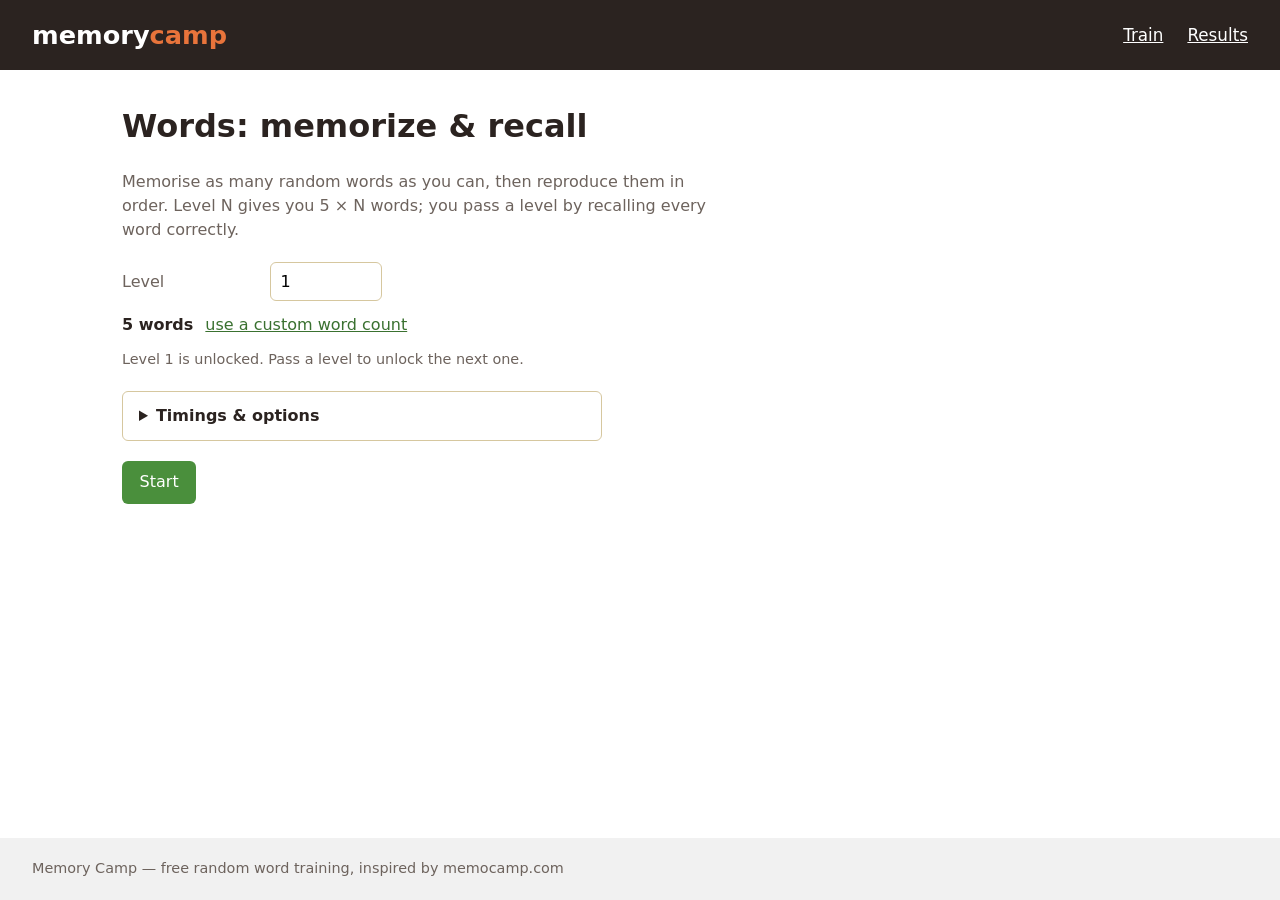
==== index.html @ 54bb52af "working practice ground with levels enforced" ====
<!DOCTYPE html>
<html lang="en">
  <head>
    <meta charset="utf-8" />
    <meta name="viewport" content="width=device-width, initial-scale=1" />
    <title>Memory Camp — Random Word Training</title>
    <link rel="stylesheet" href="styles.css" />
    <link
      rel="icon"
      href="data:image/svg+xml,<svg xmlns='http://www.w3.org/2000/svg' viewBox='0 0 32 32'><text y='26' font-size='26'>🧠</text></svg>"
    />
  </head>
  <body>
    <header class="site-header">
      <a class="brand" href="#" data-nav="setup">memory<span>camp</span></a>
      <nav>
        <button type="button" class="link-button" data-nav="setup">Train</button>
        <button type="button" class="link-button" data-nav="results">Results</button>
      </nav>
    </header>

    <main>
      <!-- Setup -->
      <section id="screen-setup" class="screen" hidden>
        <h1>Words: memorize &amp; recall</h1>
        <p class="lede">
          Memorise as many random words as you can, then reproduce them in order. Level N gives you
          5 × N words; you pass a level by recalling every word correctly.
        </p>

        <div class="setup-grid">
          <label class="field">
            <span>Level</span>
            <input id="level-input" type="number" min="1" step="1" value="1" />
          </label>
          <p class="field-note">
            <strong id="word-count-preview">5 words</strong>
            <button type="button" class="link-button" id="custom-count-toggle">
              use a custom word count
            </button>
          </p>
          <p class="field-note lock-note" id="level-lock-note"></p>
          <label class="field" id="custom-count-field" hidden>
            <span>Words</span>
            <input id="custom-count-input" type="number" min="1" step="1" value="5" />
          </label>
        </div>

        <details class="settings">
          <summary>Timings &amp; options</summary>
          <div class="settings-grid">
            <label class="field">
              <span>Countdown (s)</span>
              <input id="setting-countdown" type="number" min="1" step="1" />
            </label>
            <label class="field">
              <span>Memorise (min)</span>
              <input id="setting-memorize" type="number" min="0.1" step="0.5" />
            </label>
            <label class="field">
              <span>Gap (s)</span>
              <input id="setting-gap" type="number" min="1" step="1" />
            </label>
            <label class="field">
              <span>Recall (min)</span>
              <input id="setting-recall" type="number" min="0.1" step="0.5" />
            </label>
            <label class="checkbox">
              <input id="setting-typos" type="checkbox" />
              <span>Accept single-character misspellings as correct</span>
            </label>
            <button type="button" class="link-button" id="reset-settings">
              reset to competition defaults (5s / 5 min / 10s / 15 min)
            </button>
          </div>
        </details>

        <p class="error" id="setup-error" hidden></p>
        <button type="button" class="primary" id="start-button">Start</button>
      </section>

      <!-- Countdown / gap interstitials -->
      <section id="screen-countdown" class="screen interstitial" hidden>
        <h1 id="countdown-heading">Countdown to memorising!</h1>
        <div class="clock" id="countdown-clock">00:00</div>
      </section>

      <!-- Memorise -->
      <section id="screen-memorize" class="screen" hidden>
        <div class="stage-header">
          <h1>Memorise</h1>
          <div class="stage-meta">
            <span class="level-label" id="memorize-level"></span>
            <div class="clock" id="memorize-clock">00:00</div>
          </div>
        </div>
        <div class="stage-body">
          <div class="word-columns" id="memorize-list"></div>
          <div class="focus">
            <div class="focus-card">
              <button type="button" class="step" data-step="-1" aria-label="Previous word">◀</button>
              <div class="focus-slot">
                <span class="focus-index" id="memorize-index">1</span>
                <span class="focus-word" id="memorize-word"></span>
              </div>
              <button type="button" class="step" data-step="1" aria-label="Next word">▶</button>
            </div>
            <p class="hint">← / → or space to move between words</p>
          </div>
        </div>
        <button type="button" class="primary" id="to-gap-button">Continue to reproduction</button>
      </section>

      <!-- Recall -->
      <section id="screen-recall" class="screen" hidden>
        <div class="stage-header">
          <h1>Reproduction</h1>
          <div class="stage-meta">
            <span class="level-label" id="recall-level"></span>
            <div class="clock" id="recall-clock">00:00</div>
          </div>
        </div>
        <div class="stage-body">
          <div class="word-columns" id="recall-list"></div>
          <div class="focus">
            <div class="focus-card">
              <button type="button" class="step" data-step="-1" aria-label="Previous word">◀</button>
              <div class="focus-slot">
                <span class="focus-index" id="recall-index">1</span>
                <input
                  id="recall-input"
                  type="text"
                  autocomplete="off"
                  autocorrect="off"
                  autocapitalize="off"
                  spellcheck="false"
                />
              </div>
              <button type="button" class="step" data-step="1" aria-label="Next word">▶</button>
            </div>
            <p class="hint">Enter for the next word, Shift+Enter to go back</p>
          </div>
        </div>
        <button type="button" class="primary" id="to-evaluation-button">Continue to evaluation</button>
      </section>

      <!-- Evaluation -->
      <section id="screen-evaluation" class="screen" hidden>
        <div class="stage-header">
          <h1>Evaluation</h1>
          <span class="level-label" id="evaluation-level"></span>
        </div>
        <p class="banner" id="evaluation-banner"></p>
        <dl class="stats" id="evaluation-stats"></dl>
        <div class="word-columns review" id="evaluation-list"></div>
        <div class="button-row">
          <button type="button" class="primary" id="retry-button">Try again</button>
          <button type="button" id="next-level-button">Next level</button>
          <button type="button" id="evaluation-home-button">Back to start</button>
        </div>
      </section>

      <!-- Results -->
      <section id="screen-results" class="screen" hidden>
        <h1>Results</h1>
        <h2>Best per level</h2>
        <div class="table-scroll"><table id="level-summary"></table></div>
        <h2>Recent attempts</h2>
        <div class="table-scroll"><table id="attempt-history"></table></div>
        <div class="button-row">
          <button type="button" class="primary" data-nav="setup">Back to training</button>
          <button type="button" class="danger" id="clear-history-button">Clear history</button>
        </div>
      </section>
    </main>

    <footer class="site-footer">
      <span>Memory Camp — free random word training, inspired by memocamp.com</span>
    </footer>

    <script type="module" src="js/main.js"></script>
  </body>
</html>
---- styles.css ----
:root {
  --ink: #2b2320;
  --ink-soft: #6d635d;
  --bg: #ffffff;
  --panel: #ece0c0;
  --panel-line: #d6c79f;
  --accent: #4a8f3c;
  --accent-dark: #3a7130;
  --slot: #6f95b6;
  --slot-dark: #5b7f9e;
  --correct: #2f7d32;
  --typo: #b07d16;
  --wrong: #b3352b;
  --radius: 6px;
}

* {
  box-sizing: border-box;
}

/* Layout rules below set `display`, which would otherwise beat [hidden]. */
[hidden] {
  display: none !important;
}

body {
  margin: 0;
  min-height: 100vh;
  display: flex;
  flex-direction: column;
  font-family: "Avenir Next", "Segoe UI", system-ui, sans-serif;
  color: var(--ink);
  background: var(--bg);
  line-height: 1.5;
}

h1 {
  font-size: 2rem;
  font-weight: 600;
  margin: 0;
}

h2 {
  font-size: 1.1rem;
  font-weight: 600;
  margin: 2rem 0 0.5rem;
}

/* Header */
.site-header {
  display: flex;
  align-items: center;
  justify-content: space-between;
  gap: 1rem;
  padding: 1rem 2rem;
  background: #2b2320;
  color: #fff;
}

.brand {
  font-size: 1.6rem;
  font-weight: 600;
  text-decoration: none;
  color: #fff;
}

.brand span {
  color: #e8743b;
}

.site-header nav {
  display: flex;
  gap: 1.5rem;
}

.site-header .link-button {
  color: #fff;
  font-size: 1.05rem;
}

/* Layout */
main {
  flex: 1;
  width: min(1100px, 100%);
  margin: 0 auto;
  padding: 2rem;
}

.screen[hidden] {
  display: none;
}

.screen {
  display: flex;
  flex-direction: column;
  gap: 1.25rem;
  align-items: flex-start;
}

.lede {
  margin: 0;
  max-width: 60ch;
  color: var(--ink-soft);
}

.site-footer {
  padding: 1.25rem 2rem;
  background: #f1f1f1;
  color: var(--ink-soft);
  font-size: 0.9rem;
}

/* Buttons and fields */
button {
  font: inherit;
  cursor: pointer;
}

button.primary,
button.danger,
.button-row button {
  border: none;
  border-radius: var(--radius);
  padding: 0.6rem 1.1rem;
  background: #e3e3e3;
  color: var(--ink);
}

button.primary {
  background: var(--accent);
  color: #fff;
}

button.primary:hover {
  background: var(--accent-dark);
}

button.danger {
  background: #efd9d7;
  color: var(--wrong);
}

.link-button {
  background: none;
  border: none;
  padding: 0;
  color: var(--accent-dark);
  text-decoration: underline;
  font: inherit;
}

.button-row {
  display: flex;
  flex-wrap: wrap;
  gap: 0.75rem;
}

.field {
  display: flex;
  align-items: center;
  gap: 0.75rem;
}

.field > span {
  min-width: 8.5rem;
  color: var(--ink-soft);
}

.field input {
  font: inherit;
  padding: 0.4rem 0.6rem;
  width: 7rem;
  border: 1px solid var(--panel-line);
  border-radius: var(--radius);
}

.field-note {
  display: flex;
  align-items: baseline;
  gap: 0.75rem;
  margin: 0;
}

.lock-note {
  color: var(--ink-soft);
  font-size: 0.9rem;
}

.checkbox {
  display: flex;
  align-items: center;
  gap: 0.5rem;
}

.setup-grid {
  display: flex;
  flex-direction: column;
  gap: 0.75rem;
}

.settings {
  border: 1px solid var(--panel-line);
  border-radius: var(--radius);
  padding: 0.75rem 1rem;
  width: min(30rem, 100%);
}

.settings summary {
  cursor: pointer;
  font-weight: 600;
}

.settings-grid {
  display: flex;
  flex-direction: column;
  gap: 0.6rem;
  padding-top: 0.75rem;
}

.error {
  margin: 0;
  color: var(--wrong);
}

/* Stage chrome */
.stage-header {
  display: flex;
  align-items: center;
  justify-content: space-between;
  gap: 2rem;
  width: 100%;
}

.stage-meta {
  display: flex;
  align-items: center;
  gap: 1rem;
}

.level-label {
  color: var(--ink-soft);
}

.clock {
  font-family: "SF Mono", ui-monospace, Menlo, monospace;
  font-size: 1.5rem;
  letter-spacing: 0.05em;
  padding: 0.25rem 0.75rem;
  border: 2px solid var(--ink-soft);
  border-radius: var(--radius);
}

.clock.urgent {
  color: var(--wrong);
  border-color: var(--wrong);
}

.interstitial {
  align-items: center;
  gap: 2rem;
  padding-top: 4rem;
  text-align: center;
}

.interstitial h1 {
  font-size: 2.5rem;
}

.interstitial .clock {
  font-size: 2rem;
}

.stage-body {
  display: flex;
  gap: 2.5rem;
  width: 100%;
  align-items: flex-start;
}

/* Word list, in competition columns of 20 */
.word-columns {
  display: flex;
  gap: 1rem;
  overflow-x: auto;
  padding-bottom: 0.5rem;
}

.word-column {
  list-style: none;
  margin: 0;
  padding: 0;
  min-width: 11rem;
  max-width: 16rem;
  background: var(--panel);
  border: 1px solid var(--panel-line);
  border-radius: var(--radius);
}

.word-column li {
  display: flex;
  gap: 0.6rem;
  padding: 0.25rem 0.6rem;
  cursor: pointer;
  border-bottom: 1px solid rgba(0, 0, 0, 0.05);
}

.word-column li:last-child {
  border-bottom: none;
}

.word-column li .num {
  color: var(--ink-soft);
  font-variant-numeric: tabular-nums;
  min-width: 2ch;
  text-align: right;
}

.word-column li .text {
  overflow-wrap: anywhere;
}

.word-column li.empty .text {
  color: #b4a887;
}

.word-column li.active {
  background: var(--slot);
  color: #fff;
}

.word-column li.active .num {
  color: rgba(255, 255, 255, 0.8);
}

/* Focus card */
.focus {
  display: flex;
  flex-direction: column;
  gap: 0.75rem;
  align-items: center;
}

.focus-card {
  display: flex;
  align-items: center;
  gap: 0.75rem;
}

.focus-slot {
  display: flex;
  align-items: center;
  gap: 1rem;
  min-width: 20rem;
  min-height: 4.5rem;
  padding: 0 1.25rem;
  background: var(--slot);
  border: 2px solid var(--slot-dark);
  border-radius: var(--radius);
  color: #fff;
}

.focus-index {
  font-variant-numeric: tabular-nums;
  opacity: 0.75;
}

.focus-word {
  font-size: 1.6rem;
}

.focus-slot input {
  flex: 1;
  font: inherit;
  font-size: 1.3rem;
  padding: 0.35rem 0.6rem;
  border: none;
  border-radius: 4px;
}

.step {
  width: 2.4rem;
  height: 2.4rem;
  border: none;
  border-radius: 50%;
  background: #8b8b8b;
  color: #fff;
  font-size: 0.9rem;
}

.step:hover {
  background: #6f6f6f;
}

.hint {
  margin: 0;
  color: var(--ink-soft);
  font-size: 0.9rem;
}

/* Evaluation */
.banner {
  margin: 0;
  padding: 0.75rem 1.1rem;
  border-radius: var(--radius);
  font-weight: 600;
  width: 100%;
}

.banner.pass {
  background: #e0f0dd;
  color: var(--correct);
}

.banner.fail {
  background: #f6e2e0;
  color: var(--wrong);
}

.stats {
  display: grid;
  grid-template-columns: repeat(auto-fit, minmax(8rem, 1fr));
  gap: 1rem;
  margin: 0;
  width: 100%;
}

.stats .stat {
  display: flex;
  flex-direction: column;
  gap: 0.15rem;
}

.stats dt {
  color: var(--ink-soft);
  font-size: 0.85rem;
  text-transform: uppercase;
  letter-spacing: 0.04em;
}

.stats dd {
  margin: 0;
  font-size: 1.6rem;
  font-variant-numeric: tabular-nums;
}

.review .word-column li {
  cursor: default;
  flex-direction: column;
  gap: 0.1rem;
}

.review .answer {
  font-weight: 600;
  overflow-wrap: anywhere;
}

.review .answer.correct {
  color: var(--correct);
}

.review .answer.typo {
  color: var(--typo);
}

.review .answer.wrong,
.review .answer.blank {
  color: var(--wrong);
}

.review .expected {
  color: var(--ink-soft);
  font-size: 0.85rem;
  overflow-wrap: anywhere;
}

.review .row-head {
  display: flex;
  gap: 0.6rem;
  align-items: baseline;
}

/* Tables */
.table-scroll {
  width: 100%;
  overflow-x: auto;
}

table {
  border-collapse: collapse;
  width: 100%;
  font-variant-numeric: tabular-nums;
}

th,
td {
  text-align: left;
  padding: 0.4rem 0.75rem;
  border-bottom: 1px solid #e6e1d6;
  white-space: nowrap;
}

th {
  color: var(--ink-soft);
  font-size: 0.85rem;
  text-transform: uppercase;
  letter-spacing: 0.04em;
}

td.pass {
  color: var(--correct);
}

td.fail {
  color: var(--ink-soft);
}

caption.empty-state {
  color: var(--ink-soft);
  text-align: left;
  padding: 0.4rem 0;
}

@media (max-width: 800px) {
  main {
    padding: 1.25rem;
  }

  .stage-body {
    flex-direction: column-reverse;
    gap: 1.5rem;
  }

  .focus-slot {
    min-width: 0;
    width: 100%;
  }

  .field > span {
    min-width: 6rem;
  }
}
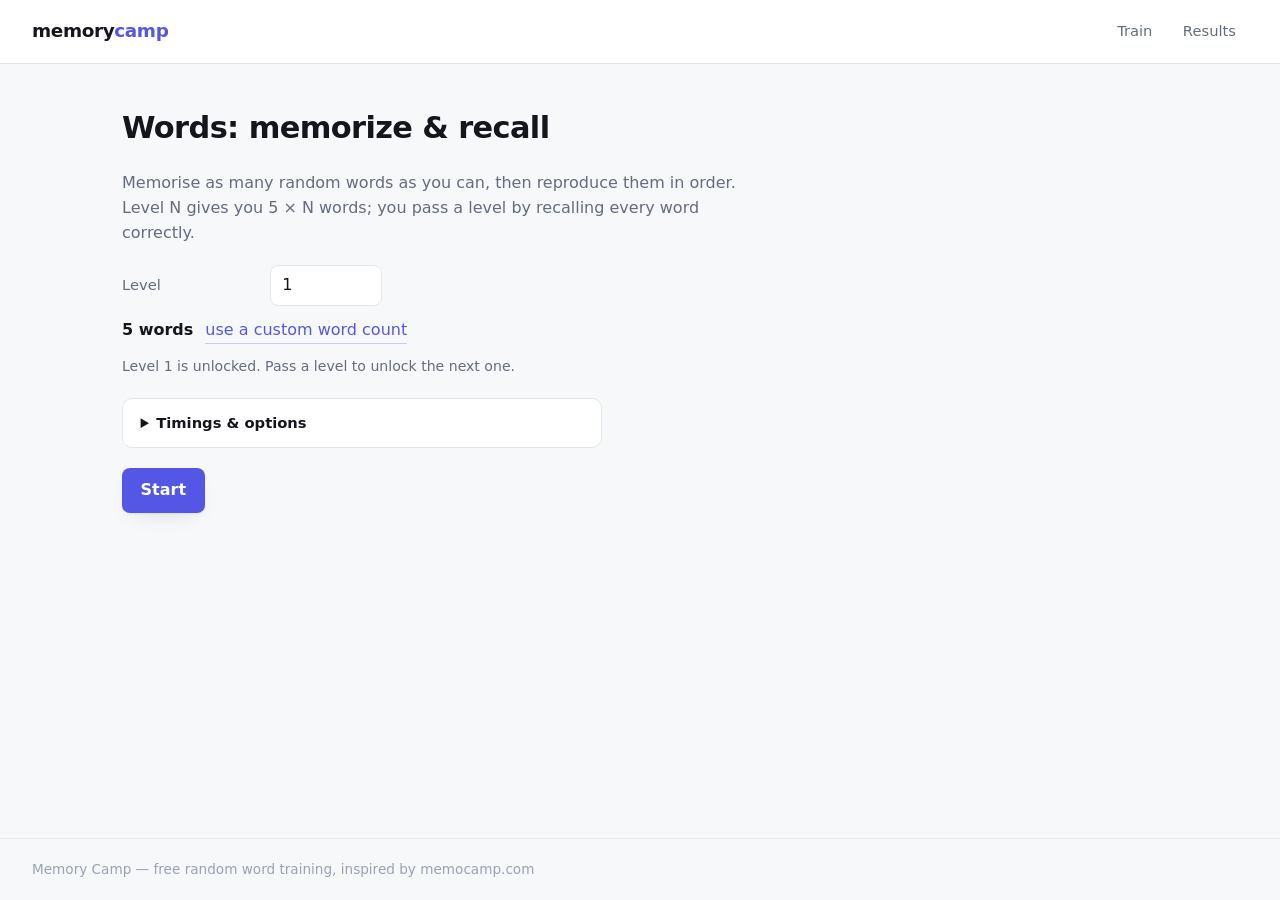
==== commit 556f9f3f: "Modernise the colour scheme and fix baseline alignment Replace the tan/brown palette with neutral su" ====
--- a/index.html
+++ b/index.html
@@ -100,8 +100,10 @@
             <div class="focus-card">
               <button type="button" class="step" data-step="-1" aria-label="Previous word">◀</button>
               <div class="focus-slot">
-                <span class="focus-index" id="memorize-index">1</span>
-                <span class="focus-word" id="memorize-word"></span>
+                <div class="focus-line">
+                  <span class="focus-index" id="memorize-index">1</span>
+                  <span class="focus-word" id="memorize-word"></span>
+                </div>
               </div>
               <button type="button" class="step" data-step="1" aria-label="Next word">▶</button>
             </div>
@@ -126,15 +128,17 @@
             <div class="focus-card">
               <button type="button" class="step" data-step="-1" aria-label="Previous word">◀</button>
               <div class="focus-slot">
-                <span class="focus-index" id="recall-index">1</span>
-                <input
-                  id="recall-input"
-                  type="text"
-                  autocomplete="off"
-                  autocorrect="off"
-                  autocapitalize="off"
-                  spellcheck="false"
-                />
+                <div class="focus-line">
+                  <span class="focus-index" id="recall-index">1</span>
+                  <input
+                    id="recall-input"
+                    type="text"
+                    autocomplete="off"
+                    autocorrect="off"
+                    autocapitalize="off"
+                    spellcheck="false"
+                  />
+                </div>
               </div>
               <button type="button" class="step" data-step="1" aria-label="Next word">▶</button>
             </div>
--- a/styles.css
+++ b/styles.css
@@ -1,17 +1,60 @@
 :root {
-  --ink: #2b2320;
-  --ink-soft: #6d635d;
-  --bg: #ffffff;
-  --panel: #ece0c0;
-  --panel-line: #d6c79f;
-  --accent: #4a8f3c;
-  --accent-dark: #3a7130;
-  --slot: #6f95b6;
-  --slot-dark: #5b7f9e;
-  --correct: #2f7d32;
-  --typo: #b07d16;
-  --wrong: #b3352b;
-  --radius: 6px;
+  color-scheme: light dark;
+
+  --bg: #f7f8fa;
+  --surface: #ffffff;
+  --panel: #f1f3f7;
+  --panel-line: #e2e5ec;
+  --line: #e4e7ee;
+
+  --ink: #14161c;
+  --ink-soft: #646c7d;
+  --ink-faint: #9aa2b1;
+
+  --accent: #5457e5;
+  --accent-hover: #4447cc;
+  --on-accent: #ffffff;
+  --accent-soft: #ececfd;
+  --accent-ring: rgba(84, 87, 229, 0.28);
+
+  --correct: #12805c;
+  --correct-soft: #e6f5ef;
+  --typo: #a5670a;
+  --wrong: #cf3050;
+  --wrong-soft: #fdebef;
+
+  --radius: 10px;
+  --radius-sm: 8px;
+  --shadow: 0 1px 2px rgba(18, 22, 33, 0.05), 0 8px 24px -12px rgba(18, 22, 33, 0.18);
+}
+
+@media (prefers-color-scheme: dark) {
+  :root {
+    --bg: #0e1014;
+    --surface: #161a21;
+    --panel: #1a1f27;
+    --panel-line: #262c37;
+    --line: #242a34;
+
+    --ink: #e9ecf2;
+    --ink-soft: #9aa3b4;
+    --ink-faint: #6b7484;
+
+    --accent: #7b7df0;
+    --accent-hover: #8d8ff5;
+    /* Dark ink reads better than white on the lighter dark-mode accent. */
+    --on-accent: #12141a;
+    --accent-soft: #21243a;
+    --accent-ring: rgba(123, 125, 240, 0.35);
+
+    --correct: #46c79a;
+    --correct-soft: #14291f;
+    --typo: #e0a444;
+    --wrong: #f4738f;
+    --wrong-soft: #2c1720;
+
+    --shadow: 0 1px 2px rgba(0, 0, 0, 0.4), 0 12px 28px -16px rgba(0, 0, 0, 0.7);
+  }
 }
 
 * {
@@ -28,21 +71,26 @@
   min-height: 100vh;
   display: flex;
   flex-direction: column;
-  font-family: "Avenir Next", "Segoe UI", system-ui, sans-serif;
+  font-family: ui-sans-serif, -apple-system, "SF Pro Text", "Segoe UI", system-ui, sans-serif;
   color: var(--ink);
   background: var(--bg);
-  line-height: 1.5;
+  line-height: 1.55;
+  -webkit-font-smoothing: antialiased;
 }
 
 h1 {
-  font-size: 2rem;
+  font-size: 1.9rem;
+  font-weight: 650;
+  letter-spacing: -0.02em;
+  margin: 0;
+}
+
+h2 {
+  font-size: 0.8rem;
   font-weight: 600;
-  margin: 0;
-}
-
-h2 {
-  font-size: 1.1rem;
-  font-weight: 600;
+  text-transform: uppercase;
+  letter-spacing: 0.08em;
+  color: var(--ink-soft);
   margin: 2rem 0 0.5rem;
 }
 
@@ -52,30 +100,41 @@
   align-items: center;
   justify-content: space-between;
   gap: 1rem;
-  padding: 1rem 2rem;
-  background: #2b2320;
-  color: #fff;
+  padding: 0.9rem 2rem;
+  background: var(--surface);
+  border-bottom: 1px solid var(--line);
 }
 
 .brand {
-  font-size: 1.6rem;
-  font-weight: 600;
+  font-size: 1.15rem;
+  font-weight: 650;
+  letter-spacing: -0.02em;
   text-decoration: none;
-  color: #fff;
+  color: var(--ink);
 }
 
 .brand span {
-  color: #e8743b;
+  color: var(--accent);
 }
 
 .site-header nav {
   display: flex;
-  gap: 1.5rem;
+  gap: 0.4rem;
 }
 
 .site-header .link-button {
-  color: #fff;
-  font-size: 1.05rem;
+  color: var(--ink-soft);
+  font-size: 0.92rem;
+  font-weight: 500;
+  text-decoration: none;
+  padding: 0.35rem 0.75rem;
+  border: none;
+  border-radius: 999px;
+}
+
+.site-header .link-button:hover {
+  color: var(--ink);
+  background: var(--panel);
 }
 
 /* Layout */
@@ -83,7 +142,7 @@
   flex: 1;
   width: min(1100px, 100%);
   margin: 0 auto;
-  padding: 2rem;
+  padding: 2.5rem 2rem;
 }
 
 .screen[hidden] {
@@ -99,15 +158,15 @@
 
 .lede {
   margin: 0;
-  max-width: 60ch;
+  max-width: 62ch;
   color: var(--ink-soft);
 }
 
 .site-footer {
   padding: 1.25rem 2rem;
-  background: #f1f1f1;
-  color: var(--ink-soft);
-  font-size: 0.9rem;
+  border-top: 1px solid var(--line);
+  color: var(--ink-faint);
+  font-size: 0.85rem;
 }
 
 /* Buttons and fields */
@@ -119,40 +178,66 @@
 button.primary,
 button.danger,
 .button-row button {
-  border: none;
-  border-radius: var(--radius);
-  padding: 0.6rem 1.1rem;
-  background: #e3e3e3;
+  border: 1px solid transparent;
+  border-radius: var(--radius-sm);
+  padding: 0.55rem 1.1rem;
+  font-weight: 550;
+  background: var(--surface);
+  border-color: var(--line);
   color: var(--ink);
+  transition: background 0.15s ease, border-color 0.15s ease, color 0.15s ease;
+}
+
+.button-row button:hover {
+  background: var(--panel);
 }
 
 button.primary {
   background: var(--accent);
-  color: #fff;
+  border-color: transparent;
+  color: var(--on-accent);
+  box-shadow: var(--shadow);
 }
 
 button.primary:hover {
-  background: var(--accent-dark);
+  background: var(--accent-hover);
 }
 
 button.danger {
-  background: #efd9d7;
+  background: transparent;
+  border-color: var(--line);
   color: var(--wrong);
+}
+
+button.danger:hover {
+  background: var(--wrong-soft);
+  border-color: var(--wrong-soft);
+}
+
+:focus-visible {
+  outline: 2px solid var(--accent);
+  outline-offset: 2px;
 }
 
 .link-button {
   background: none;
   border: none;
   padding: 0;
-  color: var(--accent-dark);
-  text-decoration: underline;
+  color: var(--accent);
   font: inherit;
+  text-decoration: none;
+  border-bottom: 1px solid var(--accent-ring);
+}
+
+.link-button:hover {
+  color: var(--accent-hover);
+  border-bottom-color: currentColor;
 }
 
 .button-row {
   display: flex;
   flex-wrap: wrap;
-  gap: 0.75rem;
+  gap: 0.6rem;
 }
 
 .field {
@@ -164,14 +249,24 @@
 .field > span {
   min-width: 8.5rem;
   color: var(--ink-soft);
+  font-size: 0.92rem;
 }
 
 .field input {
   font: inherit;
-  padding: 0.4rem 0.6rem;
+  padding: 0.45rem 0.7rem;
   width: 7rem;
-  border: 1px solid var(--panel-line);
-  border-radius: var(--radius);
+  color: var(--ink);
+  background: var(--surface);
+  border: 1px solid var(--line);
+  border-radius: var(--radius-sm);
+  transition: border-color 0.15s ease, box-shadow 0.15s ease;
+}
+
+.field input:focus {
+  outline: none;
+  border-color: var(--accent);
+  box-shadow: 0 0 0 3px var(--accent-ring);
 }
 
 .field-note {
@@ -183,13 +278,18 @@
 
 .lock-note {
   color: var(--ink-soft);
-  font-size: 0.9rem;
+  font-size: 0.88rem;
 }
 
 .checkbox {
   display: flex;
   align-items: center;
   gap: 0.5rem;
+  font-size: 0.92rem;
+}
+
+.checkbox input {
+  accent-color: var(--accent);
 }
 
 .setup-grid {
@@ -199,27 +299,33 @@
 }
 
 .settings {
-  border: 1px solid var(--panel-line);
+  background: var(--surface);
+  border: 1px solid var(--line);
   border-radius: var(--radius);
-  padding: 0.75rem 1rem;
+  padding: 0.8rem 1.1rem;
   width: min(30rem, 100%);
 }
 
 .settings summary {
   cursor: pointer;
-  font-weight: 600;
+  font-weight: 550;
+  font-size: 0.92rem;
 }
 
 .settings-grid {
   display: flex;
   flex-direction: column;
-  gap: 0.6rem;
-  padding-top: 0.75rem;
+  gap: 0.7rem;
+  padding-top: 0.9rem;
 }
 
 .error {
   margin: 0;
+  padding: 0.6rem 0.9rem;
+  border-radius: var(--radius-sm);
+  background: var(--wrong-soft);
   color: var(--wrong);
+  font-size: 0.92rem;
 }
 
 /* Stage chrome */
@@ -239,35 +345,41 @@
 
 .level-label {
   color: var(--ink-soft);
+  font-size: 0.92rem;
 }
 
 .clock {
-  font-family: "SF Mono", ui-monospace, Menlo, monospace;
-  font-size: 1.5rem;
-  letter-spacing: 0.05em;
-  padding: 0.25rem 0.75rem;
-  border: 2px solid var(--ink-soft);
-  border-radius: var(--radius);
+  font-family: ui-monospace, "SF Mono", Menlo, monospace;
+  font-size: 1.3rem;
+  font-variant-numeric: tabular-nums;
+  letter-spacing: 0.02em;
+  padding: 0.3rem 0.8rem;
+  color: var(--ink);
+  background: var(--surface);
+  border: 1px solid var(--line);
+  border-radius: var(--radius-sm);
 }
 
 .clock.urgent {
   color: var(--wrong);
   border-color: var(--wrong);
+  background: var(--wrong-soft);
 }
 
 .interstitial {
   align-items: center;
   gap: 2rem;
-  padding-top: 4rem;
+  padding-top: 5rem;
   text-align: center;
 }
 
 .interstitial h1 {
-  font-size: 2.5rem;
+  font-size: 2.4rem;
+  max-width: 20ch;
 }
 
 .interstitial .clock {
-  font-size: 2rem;
+  font-size: 1.8rem;
 }
 
 .stage-body {
@@ -280,7 +392,7 @@
 /* Word list, in competition columns of 20 */
 .word-columns {
   display: flex;
-  gap: 1rem;
+  gap: 0.75rem;
   overflow-x: auto;
   padding-bottom: 0.5rem;
 }
@@ -288,8 +400,8 @@
 .word-column {
   list-style: none;
   margin: 0;
-  padding: 0;
-  min-width: 11rem;
+  padding: 0.3rem;
+  min-width: 11.5rem;
   max-width: 16rem;
   background: var(--panel);
   border: 1px solid var(--panel-line);
@@ -298,20 +410,26 @@
 
 .word-column li {
   display: flex;
+  /* Same reasoning as the focus card: the small number shares the word's
+     baseline instead of hanging above it. */
+  align-items: baseline;
   gap: 0.6rem;
-  padding: 0.25rem 0.6rem;
+  padding: 0.28rem 0.55rem;
+  border-radius: 6px;
   cursor: pointer;
-  border-bottom: 1px solid rgba(0, 0, 0, 0.05);
-}
-
-.word-column li:last-child {
-  border-bottom: none;
+  transition: background 0.12s ease;
+}
+
+.word-column li:hover {
+  background: var(--surface);
 }
 
 .word-column li .num {
-  color: var(--ink-soft);
+  color: var(--ink-faint);
   font-variant-numeric: tabular-nums;
-  min-width: 2ch;
+  font-size: 0.85rem;
+  /* Three digits wide from the start, so words stay aligned past 99. */
+  min-width: 3ch;
   text-align: right;
 }
 
@@ -320,106 +438,142 @@
 }
 
 .word-column li.empty .text {
-  color: #b4a887;
-}
-
-.word-column li.active {
-  background: var(--slot);
-  color: #fff;
+  color: var(--ink-faint);
+}
+
+.word-column li.active,
+.word-column li.active:hover {
+  background: var(--accent);
+  color: var(--on-accent);
 }
 
 .word-column li.active .num {
-  color: rgba(255, 255, 255, 0.8);
+  color: var(--on-accent);
+  opacity: 0.7;
 }
 
 /* Focus card */
 .focus {
   display: flex;
   flex-direction: column;
+  gap: 0.9rem;
+  align-items: center;
+}
+
+.focus-card {
+  display: flex;
+  align-items: center;
   gap: 0.75rem;
-  align-items: center;
-}
-
-.focus-card {
-  display: flex;
-  align-items: center;
-  gap: 0.75rem;
 }
 
 .focus-slot {
   display: flex;
   align-items: center;
-  gap: 1rem;
   min-width: 20rem;
   min-height: 4.5rem;
   padding: 0 1.25rem;
-  background: var(--slot);
-  border: 2px solid var(--slot-dark);
+  background: var(--surface);
+  border: 1px solid var(--line);
   border-radius: var(--radius);
-  color: #fff;
-}
-
+  box-shadow: var(--shadow);
+}
+
+/* The position number is smaller than the word beside it, so the two sit on a
+   shared baseline rather than being centred as boxes — centring makes the
+   smaller number ride visibly high. The line is then centred in the card. */
+.focus-line {
+  display: flex;
+  align-items: baseline;
+  gap: 1rem;
+  width: 100%;
+}
+
+/* Room for three digits from the start, so the word or input beside it never
+   shifts as the position number grows. */
 .focus-index {
+  color: var(--ink-faint);
   font-variant-numeric: tabular-nums;
-  opacity: 0.75;
+  font-size: 0.9rem;
+  min-width: 3ch;
+  text-align: right;
 }
 
 .focus-word {
-  font-size: 1.6rem;
+  font-size: 1.7rem;
+  font-weight: 550;
+  letter-spacing: -0.01em;
 }
 
 .focus-slot input {
   flex: 1;
+  min-width: 0;
   font: inherit;
-  font-size: 1.3rem;
-  padding: 0.35rem 0.6rem;
+  font-size: 1.35rem;
+  padding: 0.4rem 0;
+  color: var(--ink);
+  background: none;
   border: none;
-  border-radius: 4px;
+}
+
+.focus-slot input:focus {
+  outline: none;
+}
+
+.focus-slot:focus-within {
+  border-color: var(--accent);
+  box-shadow: 0 0 0 3px var(--accent-ring);
 }
 
 .step {
+  display: flex;
+  align-items: center;
+  justify-content: center;
   width: 2.4rem;
   height: 2.4rem;
-  border: none;
+  padding: 0;
+  border: 1px solid var(--line);
   border-radius: 50%;
-  background: #8b8b8b;
-  color: #fff;
-  font-size: 0.9rem;
+  background: var(--surface);
+  color: var(--ink-soft);
+  font-size: 0.8rem;
+  line-height: 1;
+  transition: background 0.15s ease, color 0.15s ease;
 }
 
 .step:hover {
-  background: #6f6f6f;
+  background: var(--accent-soft);
+  color: var(--accent);
 }
 
 .hint {
   margin: 0;
-  color: var(--ink-soft);
-  font-size: 0.9rem;
+  color: var(--ink-faint);
+  font-size: 0.85rem;
 }
 
 /* Evaluation */
 .banner {
   margin: 0;
-  padding: 0.75rem 1.1rem;
+  padding: 0.85rem 1.1rem;
   border-radius: var(--radius);
-  font-weight: 600;
+  font-weight: 550;
   width: 100%;
 }
 
 .banner.pass {
-  background: #e0f0dd;
+  background: var(--correct-soft);
   color: var(--correct);
 }
 
 .banner.fail {
-  background: #f6e2e0;
+  background: var(--wrong-soft);
   color: var(--wrong);
 }
 
 .stats {
   display: grid;
   grid-template-columns: repeat(auto-fit, minmax(8rem, 1fr));
-  gap: 1rem;
+  gap: 0.75rem;
   margin: 0;
   width: 100%;
 }
@@ -427,30 +581,42 @@
 .stats .stat {
   display: flex;
   flex-direction: column;
-  gap: 0.15rem;
+  gap: 0.1rem;
+  padding: 0.8rem 1rem;
+  background: var(--surface);
+  border: 1px solid var(--line);
+  border-radius: var(--radius);
 }
 
 .stats dt {
   color: var(--ink-soft);
-  font-size: 0.85rem;
+  font-size: 0.72rem;
+  font-weight: 550;
   text-transform: uppercase;
-  letter-spacing: 0.04em;
+  letter-spacing: 0.07em;
 }
 
 .stats dd {
   margin: 0;
   font-size: 1.6rem;
+  font-weight: 600;
   font-variant-numeric: tabular-nums;
+  letter-spacing: -0.02em;
 }
 
 .review .word-column li {
   cursor: default;
   flex-direction: column;
+  align-items: stretch;
   gap: 0.1rem;
 }
 
+.review .word-column li:hover {
+  background: none;
+}
+
 .review .answer {
-  font-weight: 600;
+  font-weight: 550;
   overflow-wrap: anywhere;
 }
 
@@ -468,8 +634,10 @@
 }
 
 .review .expected {
-  color: var(--ink-soft);
-  font-size: 0.85rem;
+  /* Line the expected word up under the answer, past the number column. */
+  padding-left: calc(3ch + 0.6rem);
+  color: var(--ink-faint);
+  font-size: 0.82rem;
   overflow-wrap: anywhere;
 }
 
@@ -483,6 +651,9 @@
 .table-scroll {
   width: 100%;
   overflow-x: auto;
+  background: var(--surface);
+  border: 1px solid var(--line);
+  border-radius: var(--radius);
 }
 
 table {
@@ -494,16 +665,21 @@
 th,
 td {
   text-align: left;
-  padding: 0.4rem 0.75rem;
-  border-bottom: 1px solid #e6e1d6;
+  padding: 0.6rem 1rem;
+  border-bottom: 1px solid var(--line);
   white-space: nowrap;
 }
 
+tr:last-child td {
+  border-bottom: none;
+}
+
 th {
   color: var(--ink-soft);
-  font-size: 0.85rem;
+  font-size: 0.72rem;
+  font-weight: 550;
   text-transform: uppercase;
-  letter-spacing: 0.04em;
+  letter-spacing: 0.07em;
 }
 
 td.pass {
@@ -511,18 +687,23 @@
 }
 
 td.fail {
-  color: var(--ink-soft);
+  color: var(--ink-faint);
 }
 
 caption.empty-state {
-  color: var(--ink-soft);
+  color: var(--ink-faint);
   text-align: left;
-  padding: 0.4rem 0;
+  padding: 0.8rem 1rem;
+  font-size: 0.92rem;
 }
 
 @media (max-width: 800px) {
   main {
-    padding: 1.25rem;
+    padding: 1.5rem 1.25rem;
+  }
+
+  .site-header {
+    padding: 0.8rem 1.25rem;
   }
 
   .stage-body {
@@ -538,4 +719,8 @@
   .field > span {
     min-width: 6rem;
   }
-}
+
+  .interstitial h1 {
+    font-size: 1.9rem;
+  }
+}
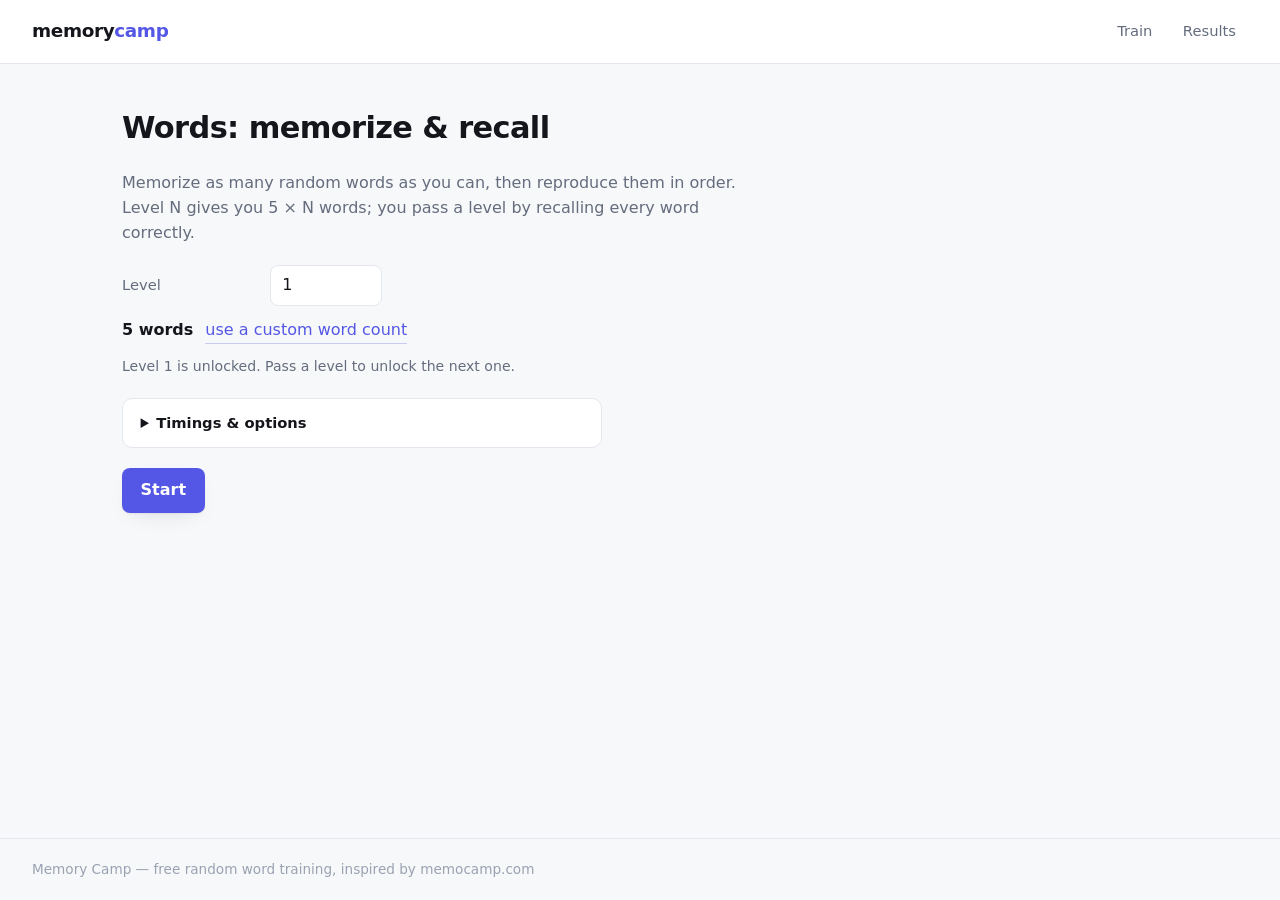
==== commit a7e65db3: "Memorise to Memorize and fix letter tails being cut off" ====
--- a/index.html
+++ b/index.html
@@ -2,7 +2,10 @@
 <html lang="en">
   <head>
     <meta charset="utf-8" />
-    <meta name="viewport" content="width=device-width, initial-scale=1" />
+    <meta name="viewport" content="width=device-width, initial-scale=1, viewport-fit=cover" />
+    <meta name="theme-color" content="#f7f8fa" media="(prefers-color-scheme: light)" />
+    <meta name="theme-color" content="#0e1014" media="(prefers-color-scheme: dark)" />
+    <meta name="mobile-web-app-capable" content="yes" />
     <title>Memory Camp — Random Word Training</title>
     <link rel="stylesheet" href="styles.css" />
     <link
@@ -24,7 +27,7 @@
       <section id="screen-setup" class="screen" hidden>
         <h1>Words: memorize &amp; recall</h1>
         <p class="lede">
-          Memorise as many random words as you can, then reproduce them in order. Level N gives you
+          Memorize as many random words as you can, then reproduce them in order. Level N gives you
           5 × N words; you pass a level by recalling every word correctly.
         </p>
 
@@ -54,7 +57,7 @@
               <input id="setting-countdown" type="number" min="1" step="1" />
             </label>
             <label class="field">
-              <span>Memorise (min)</span>
+              <span>Memorize (min)</span>
               <input id="setting-memorize" type="number" min="0.1" step="0.5" />
             </label>
             <label class="field">
@@ -85,10 +88,10 @@
         <div class="clock" id="countdown-clock">00:00</div>
       </section>
 
-      <!-- Memorise -->
+      <!-- Memorize -->
       <section id="screen-memorize" class="screen" hidden>
         <div class="stage-header">
-          <h1>Memorise</h1>
+          <h1>Memorize</h1>
           <div class="stage-meta">
             <span class="level-label" id="memorize-level"></span>
             <div class="clock" id="memorize-clock">00:00</div>
@@ -107,7 +110,10 @@
               </div>
               <button type="button" class="step" data-step="1" aria-label="Next word">▶</button>
             </div>
-            <p class="hint">← / → or space to move between words</p>
+            <p class="hint">
+              <span class="hint-keyboard">← / → or space to move between words</span>
+              <span class="hint-touch">Swipe the card or tap the arrows to move between words</span>
+            </p>
           </div>
         </div>
         <button type="button" class="primary" id="to-gap-button">Continue to reproduction</button>
@@ -137,12 +143,16 @@
                     autocorrect="off"
                     autocapitalize="off"
                     spellcheck="false"
+                    enterkeyhint="next"
                   />
                 </div>
               </div>
               <button type="button" class="step" data-step="1" aria-label="Next word">▶</button>
             </div>
-            <p class="hint">Enter for the next word, Shift+Enter to go back</p>
+            <p class="hint">
+              <span class="hint-keyboard">Enter for the next word, Shift+Enter to go back</span>
+              <span class="hint-touch">Return for the next word, or tap a slot in the list</span>
+            </p>
           </div>
         </div>
         <button type="button" class="primary" id="to-evaluation-button">Continue to evaluation</button>
--- a/styles.css
+++ b/styles.css
@@ -61,6 +61,27 @@
   box-sizing: border-box;
 }
 
+/* Centring a line of text centres its line box, which is built from the font's
+   ascender and descender metrics — both taller than the glyphs themselves, and
+   asymmetrically so. The result is text that measures centred but reads low.
+   Trimming the leading down to cap height and baseline makes the box hug the
+   glyphs, so centring the box centres what you actually see. Browsers without
+   text-box support simply keep the old, slightly low rendering.
+
+   Text fields are deliberately left out: a field's box keeps its full line
+   height regardless, so the trim moves nothing, but the editor inside clips at
+   the trimmed edge and cuts off every descender (the tails of p, y, g). Their
+   text lands cap-centred anyway, because the leading a field adds above and
+   below its line is symmetric. */
+.focus-word,
+.focus-index,
+.word-column li .num,
+.word-column li .text,
+.clock,
+.level-label {
+  text-box: trim-both cap alphabetic;
+}
+
 /* Layout rules below set `display`, which would otherwise beat [hidden]. */
 [hidden] {
   display: none !important;
@@ -68,7 +89,11 @@
 
 body {
   margin: 0;
-  min-height: 100vh;
+  min-height: 100dvh;
+  /* Nothing should ever scroll the page sideways — wide content (the word
+     columns, the results tables) scrolls inside its own container instead. */
+  overflow-x: hidden;
+  -webkit-tap-highlight-color: transparent;
   display: flex;
   flex-direction: column;
   font-family: ui-sans-serif, -apple-system, "SF Pro Text", "Segoe UI", system-ui, sans-serif;
@@ -154,6 +179,8 @@
   flex-direction: column;
   gap: 1.25rem;
   align-items: flex-start;
+  width: 100%;
+  min-width: 0;
 }
 
 .lede {
@@ -254,6 +281,10 @@
 
 .field input {
   font: inherit;
+  /* iOS Safari zooms the page when a focused field is under 16px. These are
+     1rem, which is normally 16px exactly — the max() keeps them safe even if
+     the reader's default text size is smaller. */
+  font-size: max(1rem, 16px);
   padding: 0.45rem 0.7rem;
   width: 7rem;
   color: var(--ink);
@@ -353,7 +384,7 @@
   font-size: 1.3rem;
   font-variant-numeric: tabular-nums;
   letter-spacing: 0.02em;
-  padding: 0.3rem 0.8rem;
+  padding: 0.55rem 0.85rem;
   color: var(--ink);
   background: var(--surface);
   border: 1px solid var(--line);
@@ -389,18 +420,36 @@
   align-items: flex-start;
 }
 
+/* Without this, flex items refuse to shrink below their content width and the
+   column strip pushes the page wider than the screen. */
+.stage-body > * {
+  min-width: 0;
+}
+
 /* Word list, in competition columns of 20 */
 .word-columns {
   display: flex;
   gap: 0.75rem;
+  max-width: 100%;
   overflow-x: auto;
+  overscroll-behavior-x: contain;
+  scroll-snap-type: x proximity;
   padding-bottom: 0.5rem;
+  /* Tapping through a round shouldn't select text or flash highlights. */
+  user-select: none;
+  -webkit-user-select: none;
 }
 
 .word-column {
+  /* Shared width of the number column, in rem so rows and the smaller
+     "expected" line below an answer indent by exactly the same amount. Fits
+     three digits. */
+  --index-col: 1.75rem;
   list-style: none;
   margin: 0;
   padding: 0.3rem;
+  flex: 0 0 auto;
+  scroll-snap-align: start;
   min-width: 11.5rem;
   max-width: 16rem;
   background: var(--panel);
@@ -410,11 +459,10 @@
 
 .word-column li {
   display: flex;
-  /* Same reasoning as the focus card: the small number shares the word's
-     baseline instead of hanging above it. */
-  align-items: baseline;
+  /* Same reasoning as the focus card: cap bands centred on each other. */
+  align-items: center;
   gap: 0.6rem;
-  padding: 0.28rem 0.55rem;
+  padding: 0.45rem 0.6rem;
   border-radius: 6px;
   cursor: pointer;
   transition: background 0.12s ease;
@@ -429,7 +477,7 @@
   font-variant-numeric: tabular-nums;
   font-size: 0.85rem;
   /* Three digits wide from the start, so words stay aligned past 99. */
-  min-width: 3ch;
+  min-width: var(--index-col);
   text-align: right;
 }
 
@@ -478,12 +526,12 @@
   box-shadow: var(--shadow);
 }
 
-/* The position number is smaller than the word beside it, so the two sit on a
-   shared baseline rather than being centred as boxes — centring makes the
-   smaller number ride visibly high. The line is then centred in the card. */
+/* With the leading trimmed away, centring aligns the number's cap band with the
+   word's rather than aligning ascender metrics, so the two read as centred on
+   each other. The line as a whole is then centred in the card. */
 .focus-line {
   display: flex;
-  align-items: baseline;
+  align-items: center;
   gap: 1rem;
   width: 100%;
 }
@@ -502,13 +550,16 @@
   font-size: 1.7rem;
   font-weight: 550;
   letter-spacing: -0.01em;
+  user-select: none;
+  -webkit-user-select: none;
 }
 
 .focus-slot input {
   flex: 1;
   min-width: 0;
   font: inherit;
-  font-size: 1.35rem;
+  /* Comfortably clear of the 16px iOS zoom threshold — see .field input. */
+  font-size: max(1.35rem, 16px);
   padding: 0.4rem 0;
   color: var(--ink);
   background: none;
@@ -549,6 +600,22 @@
   margin: 0;
   color: var(--ink-faint);
   font-size: 0.85rem;
+  text-align: center;
+}
+
+/* Show whichever hint matches the input device rather than guessing by width. */
+.hint-touch {
+  display: none;
+}
+
+@media (pointer: coarse) {
+  .hint-keyboard {
+    display: none;
+  }
+
+  .hint-touch {
+    display: inline;
+  }
 }
 
 /* Evaluation */
@@ -604,11 +671,17 @@
   letter-spacing: -0.02em;
 }
 
+/* The review is for reading (and copying) rather than tapping through. */
+.review {
+  user-select: text;
+  -webkit-user-select: text;
+}
+
 .review .word-column li {
   cursor: default;
   flex-direction: column;
   align-items: stretch;
-  gap: 0.1rem;
+  gap: 0.25rem;
 }
 
 .review .word-column li:hover {
@@ -635,7 +708,7 @@
 
 .review .expected {
   /* Line the expected word up under the answer, past the number column. */
-  padding-left: calc(3ch + 0.6rem);
+  padding-left: calc(var(--index-col) + 0.6rem);
   color: var(--ink-faint);
   font-size: 0.82rem;
   overflow-wrap: anywhere;
@@ -699,28 +772,122 @@
 
 @media (max-width: 800px) {
   main {
-    padding: 1.5rem 1.25rem;
+    padding: 1rem max(1.1rem, env(safe-area-inset-right)) 1.25rem
+      max(1.1rem, env(safe-area-inset-left));
+  }
+
+  h1 {
+    font-size: 1.5rem;
   }
 
   .site-header {
-    padding: 0.8rem 1.25rem;
-  }
-
+    padding: 0.7rem max(1.1rem, env(safe-area-inset-right)) 0.7rem
+      max(1.1rem, env(safe-area-inset-left));
+  }
+
+  .site-header .link-button {
+    padding: 0.5rem 0.85rem;
+  }
+
+  .site-footer {
+    padding-bottom: max(1.25rem, env(safe-area-inset-bottom));
+  }
+
+  /* The word being memorized comes first; the full list sits underneath. */
   .stage-body {
     flex-direction: column-reverse;
-    gap: 1.5rem;
+    gap: 1.25rem;
+  }
+
+  /* Keep the countdown in view while scrolling a long word list. */
+  .stage-header {
+    position: sticky;
+    top: 0;
+    z-index: 5;
+    gap: 0.75rem;
+    padding: 0.6rem 0;
+    background: var(--bg);
+  }
+
+  .stage-meta {
+    gap: 0.6rem;
+  }
+
+  .clock {
+    font-size: 1.1rem;
+    padding: 0.45rem 0.6rem;
+  }
+
+  .focus {
+    width: 100%;
+  }
+
+  .focus-card {
+    width: 100%;
+    gap: 0.5rem;
   }
 
   .focus-slot {
     min-width: 0;
-    width: 100%;
+    flex: 1;
+    padding: 0 0.9rem;
+  }
+
+  .focus-word {
+    font-size: 1.5rem;
+  }
+
+  /* Comfortable thumb targets: ~46px arrows and taller list rows. */
+  .step {
+    width: 2.9rem;
+    height: 2.9rem;
+    flex: 0 0 auto;
+  }
+
+  .word-column li {
+    padding: 0.8rem 0.7rem;
+  }
+
+  .word-column {
+    min-width: 10.5rem;
   }
 
   .field > span {
     min-width: 6rem;
   }
 
+  .interstitial {
+    padding-top: 3rem;
+  }
+
   .interstitial h1 {
-    font-size: 1.9rem;
-  }
-}
+    font-size: 1.8rem;
+  }
+
+  .stats {
+    grid-template-columns: repeat(2, 1fr);
+  }
+
+  /* Full-width, thumb-height buttons, with the stage's main action pinned
+     above the fold so a long word list never buries it. */
+  .screen > button.primary {
+    width: 100%;
+    padding: 0.85rem 1.1rem;
+  }
+
+  #screen-memorize > button.primary,
+  #screen-recall > button.primary {
+    position: sticky;
+    bottom: max(0.75rem, env(safe-area-inset-bottom));
+    z-index: 5;
+  }
+
+  .button-row {
+    width: 100%;
+  }
+
+  .button-row button {
+    flex: 1 1 10rem;
+    padding: 0.75rem 1rem;
+  }
+}
